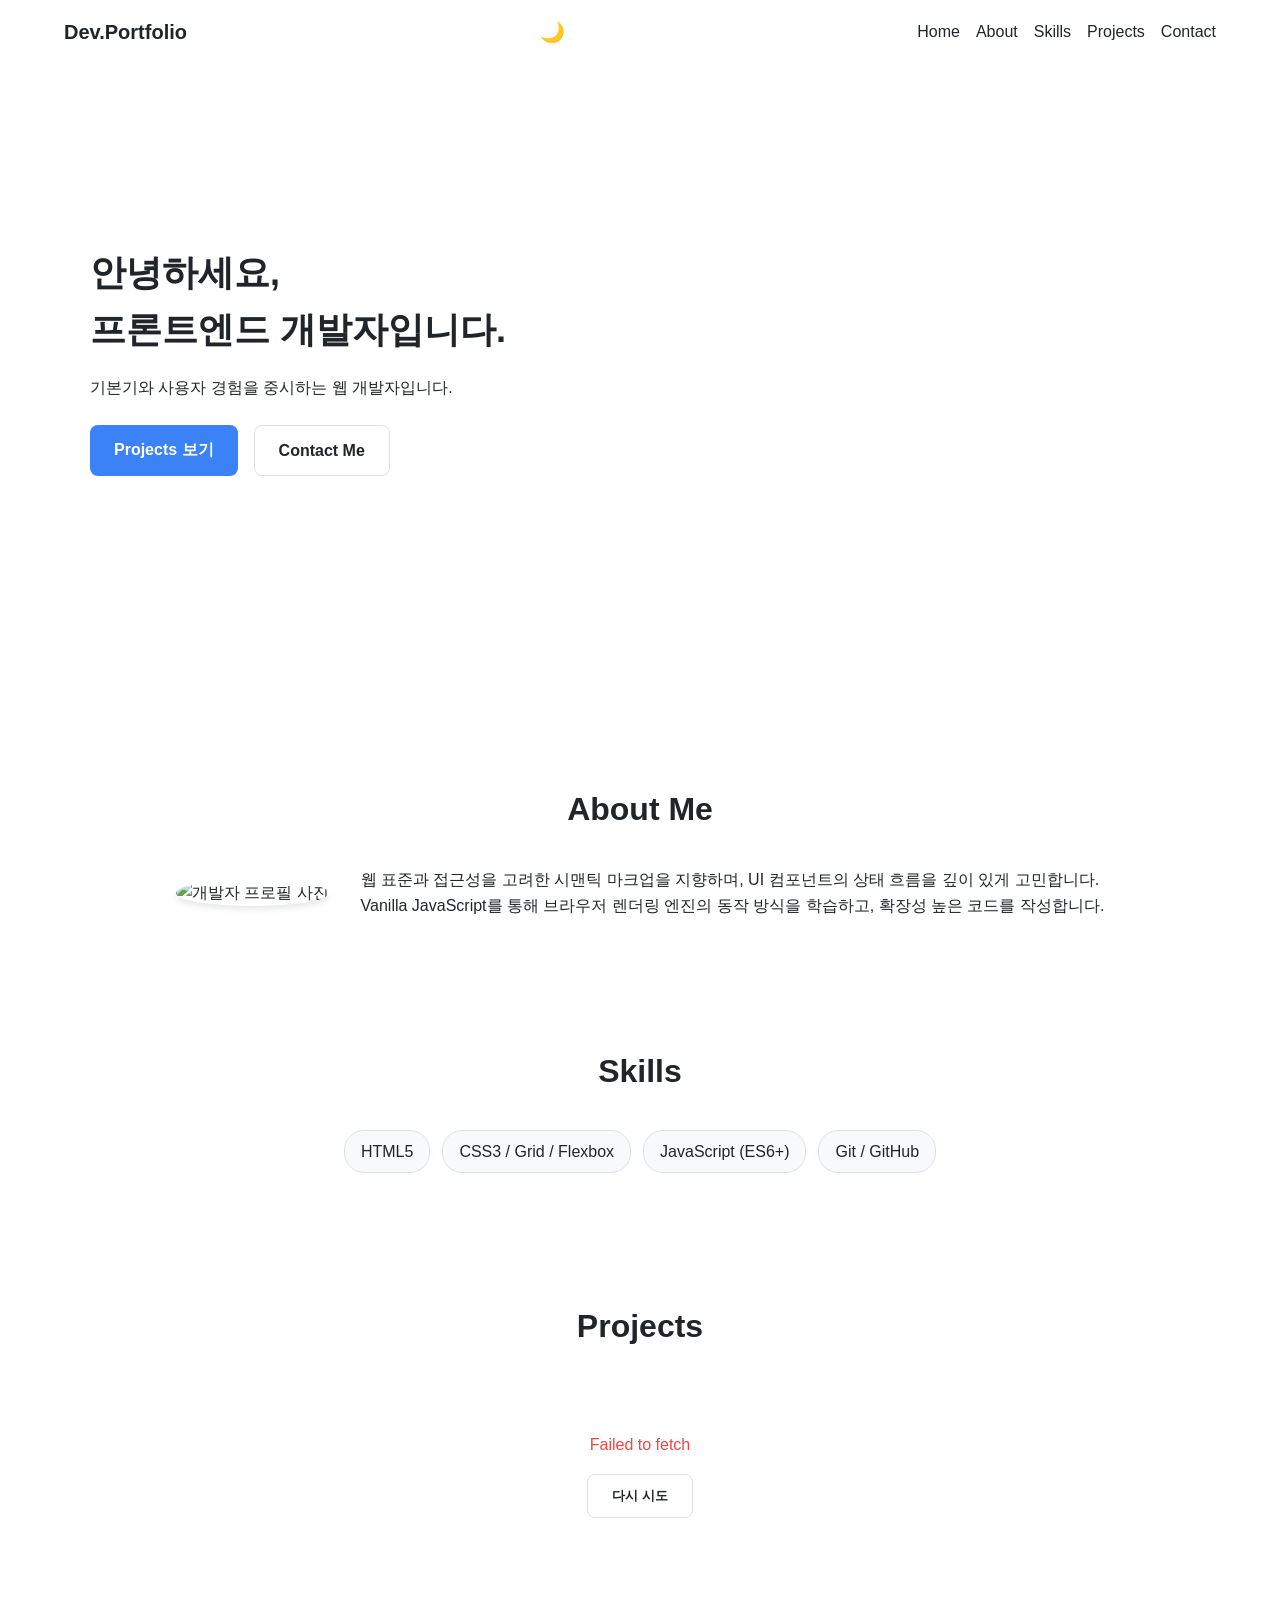
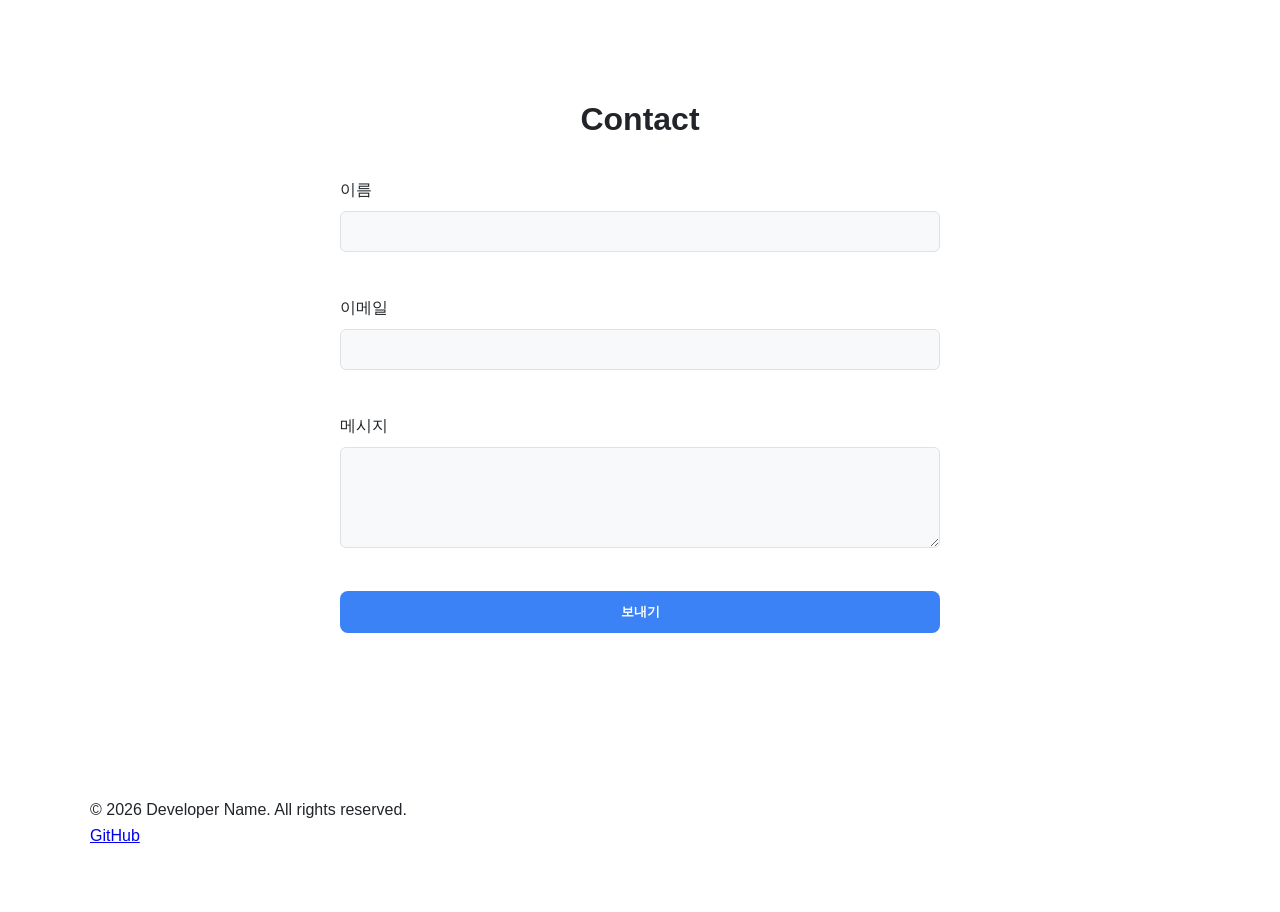
==== 4-1/index.html @ 8013a41d "all looking good" ====
<!DOCTYPE html>
<html lang="ko" data-theme="light">
<head>
  <meta charset="UTF-8">
  <meta name="viewport" content="width=device-width, initial-scale=1.0">
  <title>프론트엔드 개발자 포트폴리오</title>
  <link rel="stylesheet" href="css/style.css">
  <script src="js/app.js" defer></script>
</head>
<body>
  <!-- Header -->
  <header class="header" id="header">
    <div class="nav-container">
      <a href="#" class="logo">Dev.Portfolio</a>
      <div class="nav-controls">
        <button id="theme-toggle" class="icon-btn" aria-label="테마 전환">🌙</button>
        <button id="hamburger" class="hamburger-btn" aria-label="메뉴 열기">
          <span></span><span></span><span></span>
        </button>
      </div>
      <nav class="nav-menu" id="nav-menu">
        <ul class="nav-list">
          <li><a href="#hero" class="nav-link">Home</a></li>
          <li><a href="#about" class="nav-link">About</a></li>
          <li><a href="#skills" class="nav-link">Skills</a></li>
          <li><a href="#projects" class="nav-link">Projects</a></li>
          <li><a href="#contact" class="nav-link">Contact</a></li>
        </ul>
      </nav>
    </div>
  </header>

  <main>
    <!-- Hero Section -->
    <section id="hero" class="hero-section section-observe">
      <div class="container hero-content">
        <h1 class="hero-title">안녕하세요, <br><span id="typing-text"></span></h1>
        <p class="hero-desc">기본기와 사용자 경험을 중시하는 웹 개발자입니다.</p>
        <div class="hero-actions">
          <a href="#projects" class="btn btn-primary">Projects 보기</a>
          <a href="#contact" class="btn btn-secondary">Contact Me</a>
        </div>
      </div>
    </section>

    <!-- About Section -->
    <section id="about" class="about-section section-observe">
      <div class="container">
        <h2 class="section-title">About Me</h2>
        <div class="about-grid">
          <div class="about-img-wrap">
            <img src="images/profile.jpg" alt="개발자 프로필 사진" class="profile-img">
          </div>
          <div class="about-text">
            <p>웹 표준과 접근성을 고려한 시맨틱 마크업을 지향하며, UI 컴포넌트의 상태 흐름을 깊이 있게 고민합니다.</p>
            <p>Vanilla JavaScript를 통해 브라우저 렌더링 엔진의 동작 방식을 학습하고, 확장성 높은 코드를 작성합니다.</p>
          </div>
        </div>
      </div>
    </section>

    <!-- Skills Section -->
    <section id="skills" class="skills-section section-observe">
      <div class="container">
        <h2 class="section-title">Skills</h2>
        <ul class="skills-list">
          <li class="skill-tag">HTML5</li>
          <li class="skill-tag">CSS3 / Grid / Flexbox</li>
          <li class="skill-tag">JavaScript (ES6+)</li>
          <li class="skill-tag">Git / GitHub</li>
        </ul>
      </div>
    </section>

    <!-- Projects Section (GitHub API) -->
    <section id="projects" class="projects-section section-observe">
      <div class="container">
        <h2 class="section-title">Projects</h2>
        <div id="projects-container" class="projects-grid">
          <!-- JS에서 상태에 따라 동적 렌더링 -->
        </div>
      </div>
    </section>

    <!-- Contact Section -->
    <section id="contact" class="contact-section section-observe">
      <div class="container">
        <h2 class="section-title">Contact</h2>
        <form id="contact-form" class="contact-form" novalidate>
          <div class="form-group">
            <label for="name">이름</label>
            <input type="text" id="name" name="name" required>
            <span class="error-msg" id="name-error"></span>
          </div>
          <div class="form-group">
            <label for="email">이메일</label>
            <input type="email" id="email" name="email" required>
            <span class="error-msg" id="email-error"></span>
          </div>
          <div class="form-group">
            <label for="message">메시지</label>
            <textarea id="message" name="message" rows="5" required></textarea>
            <span class="error-msg" id="message-error"></span>
          </div>
          <button type="submit" class="btn btn-primary">보내기</button>
          <div id="form-feedback" class="form-feedback"></div>
        </form>
      </div>
    </section>
  </main>

  <!-- Scroll Top Button -->
  <button id="scroll-top" class="scroll-top-btn" aria-label="맨 위로 가기">↑</button>

  <!-- Footer -->
  <footer class="footer">
    <div class="container footer-content">
      <p>&copy; 2026 Developer Name. All rights reserved.</p>
      <div class="footer-links">
        <a href="https://github.com" target="_blank" rel="noopener noreferrer">GitHub</a>
      </div>
    </div>
  </footer>
</body>
</html>
---- 4-1/css/style.css ----
/* CSS 변수 선언 */
:root {
  --bg-color: #ffffff;
  --bg-card: #f8f9fa;
  --text-color: #212529;
  --text-muted: #6c757d;
  --primary-color: #3b82f6;
  --primary-hover: #2563eb;
  --border-color: #dee2e6;
  --header-bg: rgba(255, 255, 255, 0.9);
  --shadow: 0 4px 6px -1px rgba(0, 0, 0, 0.1);
  --transition: all 0.3s ease;
}

[data-theme="dark"] {
  --bg-color: #121212;
  --bg-card: #1e1e1e;
  --text-color: #f8f9fa;
  --text-muted: #a0aec0;
  --primary-color: #60a5fa;
  --primary-hover: #3b82f6;
  --border-color: #2d3748;
  --header-bg: rgba(18, 18, 18, 0.9);
  --shadow: 0 4px 6px -1px rgba(0, 0, 0, 0.5);
}

/* 기본 리셋 & 모바일 퍼스트 레이아웃 */
* {
  margin: 0;
  padding: 0;
  box-sizing: border-box;
}

html {
  scroll-behavior: smooth;
}

body {
  font-family: -apple-system, BlinkMacSystemFont, "Segoe UI", Roboto, sans-serif;
  background-color: var(--bg-color);
  color: var(--text-color);
  line-height: 1.6;
  transition: var(--transition);
}

.container {
  width: 90%;
  max-width: 1100px;
  margin: 0 auto;
  padding: 4rem 0;
}

/* Header & Nav */
.header {
  position: fixed;
  top: 0;
  left: 0;
  width: 100%;
  z-index: 100;
  background-color: transparent;
  transition: var(--transition);
}

.header.scrolled {
  background-color: var(--header-bg);
  backdrop-filter: blur(8px);
  box-shadow: var(--shadow);
}

.nav-container {
  display: flex;
  justify-content: space-between;
  align-items: center;
  padding: 1rem 5%;
}

.logo {
  font-weight: 700;
  font-size: 1.25rem;
  color: var(--text-color);
  text-decoration: none;
}

.nav-controls {
  display: flex;
  align-items: center;
  gap: 1rem;
}

.icon-btn, .hamburger-btn {
  background: none;
  border: none;
  font-size: 1.25rem;
  cursor: pointer;
  color: var(--text-color);
}

.hamburger-btn {
  display: flex;
  flex-direction: column;
  gap: 4px;
}

.hamburger-btn span {
  width: 22px;
  height: 2px;
  background-color: var(--text-color);
  transition: var(--transition);
}

.nav-menu {
  position: absolute;
  top: 100%;
  left: 0;
  width: 100%;
  background-color: var(--bg-card);
  max-height: 0;
  overflow: hidden;
  transition: max-height 0.3s ease-out;
}

.nav-menu.active {
  max-height: 300px;
}

.nav-list {
  list-style: none;
  display: flex;
  flex-direction: column;
  padding: 1rem 5%;
  gap: 1rem;
}

.nav-link {
  text-decoration: none;
  color: var(--text-color);
  font-weight: 500;
}

/* Sections & Typography */
.section-title {
  font-size: 2rem;
  margin-bottom: 2rem;
  text-align: center;
}

.hero-section {
  min-height: 80vh;
  display: flex;
  align-items: center;
}

.hero-title {
  font-size: 2.25rem;
  margin-bottom: 1rem;
}

.hero-actions {
  margin-top: 1.5rem;
  display: flex;
  gap: 1rem;
}

.btn {
  padding: 0.75rem 1.5rem;
  border-radius: 8px;
  text-decoration: none;
  font-weight: 600;
  cursor: pointer;
  transition: var(--transition);
  border: none;
}

.btn-primary {
  background-color: var(--primary-color);
  color: #ffffff;
}

.btn-primary:hover {
  background-color: var(--primary-hover);
}

.btn-secondary {
  background-color: transparent;
  border: 1px solid var(--border-color);
  color: var(--text-color);
}

/* About & Skills */
.about-grid {
  display: flex;
  flex-direction: column;
  gap: 2rem;
  align-items: center;
}

.profile-img {
  width: 180px;
  height: 180px;
  border-radius: 50%;
  object-fit: cover;
  box-shadow: var(--shadow);
}

.skills-list {
  display: flex;
  flex-wrap: wrap;
  gap: 0.75rem;
  list-style: none;
  justify-content: center;
}

.skill-tag {
  background-color: var(--bg-card);
  padding: 0.5rem 1rem;
  border-radius: 20px;
  border: 1px solid var(--border-color);
}

/* Projects Grid */
.projects-grid {
  display: grid;
  grid-template-columns: 1fr;
  gap: 1.5rem;
}

.project-card {
  background-color: var(--bg-card);
  border: 1px solid var(--border-color);
  border-radius: 12px;
  padding: 1.5rem;
  box-shadow: var(--shadow);
  transition: var(--transition);
  display: flex;
  flex-direction: column;
  justify-content: space-between;
}

.project-card:hover {
  transform: translateY(-4px);
}

.project-card h3 {
  margin-bottom: 0.5rem;
}

.project-meta {
  margin-top: 1rem;
  font-size: 0.875rem;
  color: var(--text-muted);
  display: flex;
  justify-content: space-between;
}

/* UI States (Loading, Error, Empty) */
.state-box {
  text-align: center;
  padding: 3rem 1rem;
  grid-column: 1 / -1;
}

.spinner {
  width: 40px;
  height: 40px;
  border: 3px solid var(--border-color);
  border-top-color: var(--primary-color);
  border-radius: 50%;
  animation: spin 1s linear infinite;
  margin: 0 auto 1rem;
}

@keyframes spin {
  to { transform: rotate(360deg); }
}

/* Form Styles */
.contact-form {
  max-width: 600px;
  margin: 0 auto;
  display: flex;
  flex-direction: column;
  gap: 1.25rem;
}

.form-group {
  display: flex;
  flex-direction: column;
  gap: 0.5rem;
}

.form-group input, .form-group textarea {
  padding: 0.75rem;
  border: 1px solid var(--border-color);
  border-radius: 6px;
  background-color: var(--bg-card);
  color: var(--text-color);
}

.error-msg {
  color: #ef4444;
  font-size: 0.8rem;
  min-height: 1.2em;
}

.form-feedback {
  margin-top: 1rem;
  text-align: center;
  font-weight: 600;
}

/* Scroll Top Button */
.scroll-top-btn {
  position: fixed;
  bottom: 2rem;
  right: 2rem;
  width: 44px;
  height: 44px;
  border-radius: 50%;
  background-color: var(--primary-color);
  color: white;
  border: none;
  cursor: pointer;
  opacity: 0;
  visibility: hidden;
  transition: var(--transition);
}

.scroll-top-btn.visible {
  opacity: 1;
  visibility: visible;
}

/* Scroll Animation */
.section-observe {
  opacity: 0;
  transform: translateY(20px);
  transition: opacity 0.6s ease-out, transform 0.6s ease-out;
}

.section-observe.in-view {
  opacity: 1;
  transform: translateY(0);
}

/* Media Queries (Responsive) */
@media (min-width: 768px) {
  .hamburger-btn {
    display: none;
  }
  .nav-menu {
    position: static;
    max-height: none;
    background: none;
    width: auto;
  }
  .nav-list {
    flex-direction: row;
    padding: 0;
  }
  .about-grid {
    flex-direction: row;
    justify-content: center;
  }
  .projects-grid {
    grid-template-columns: repeat(auto-fit, minmax(280px, 1fr));
  }
}
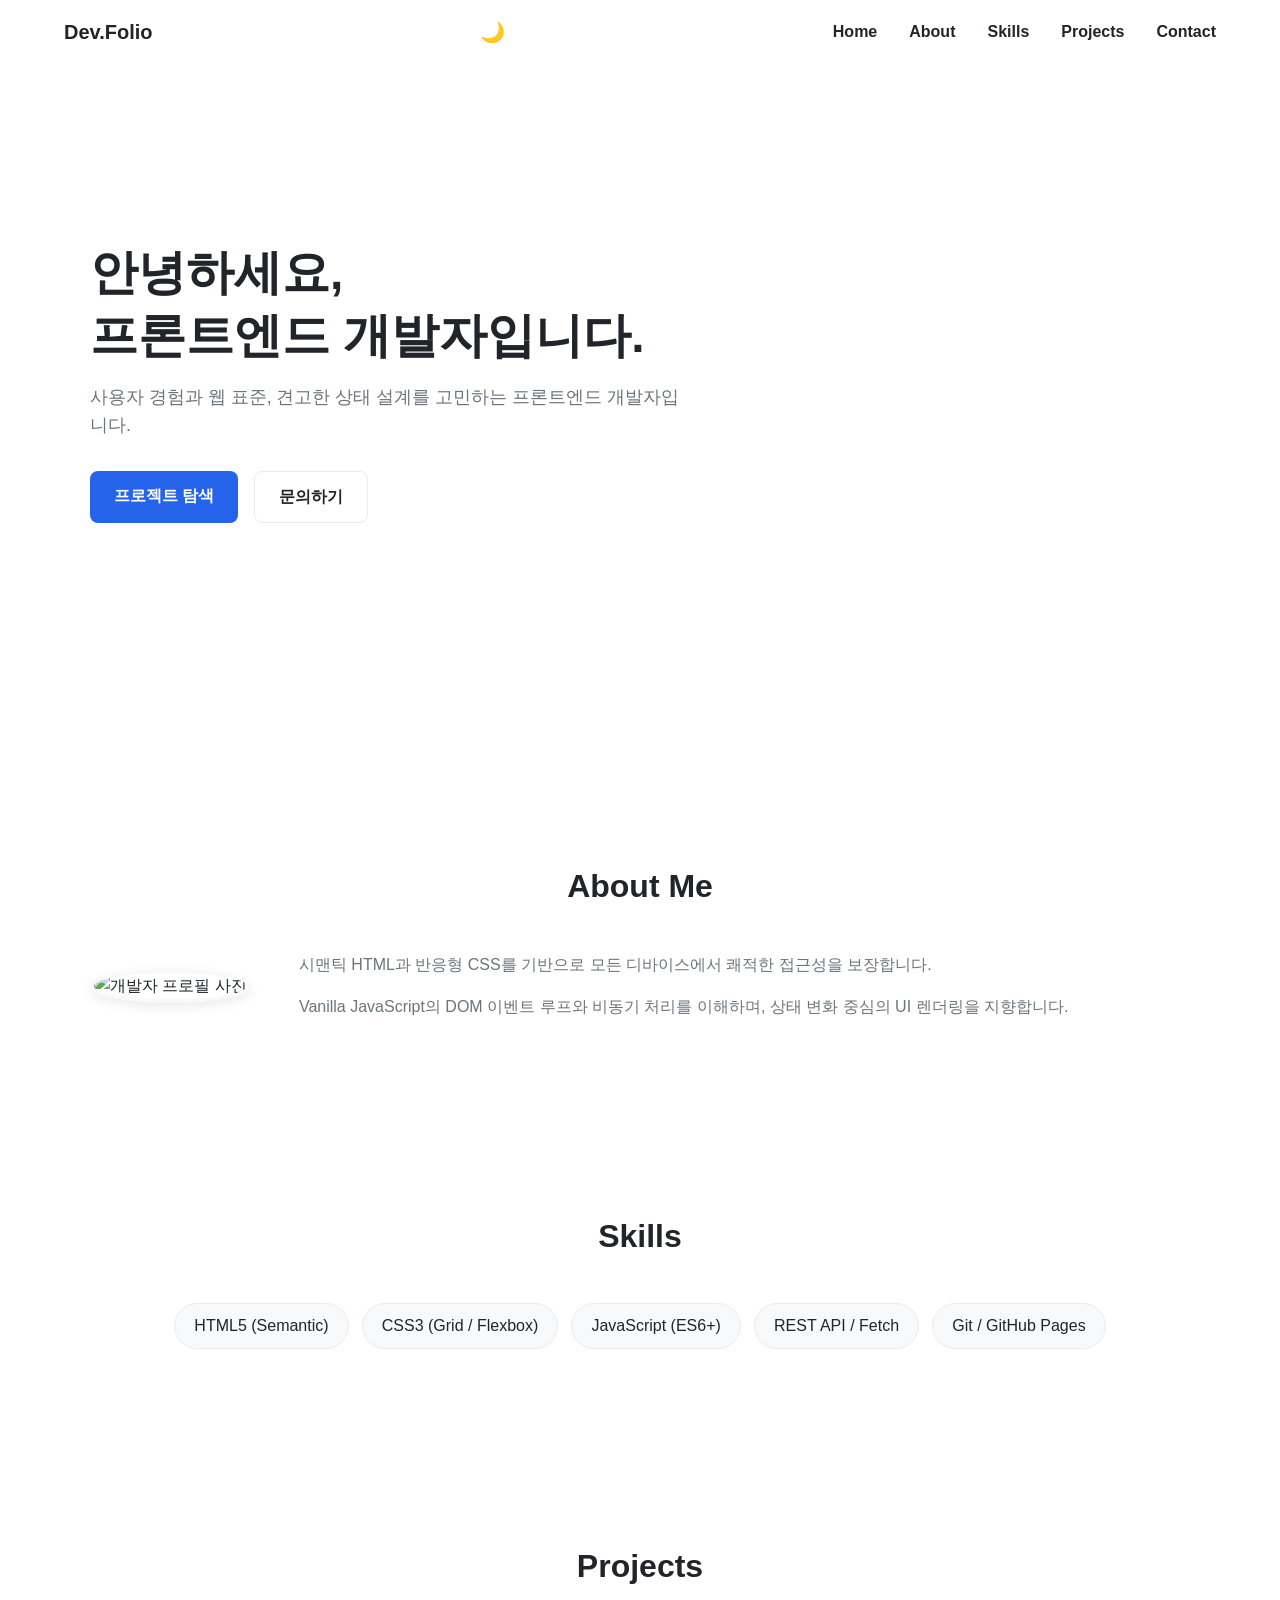
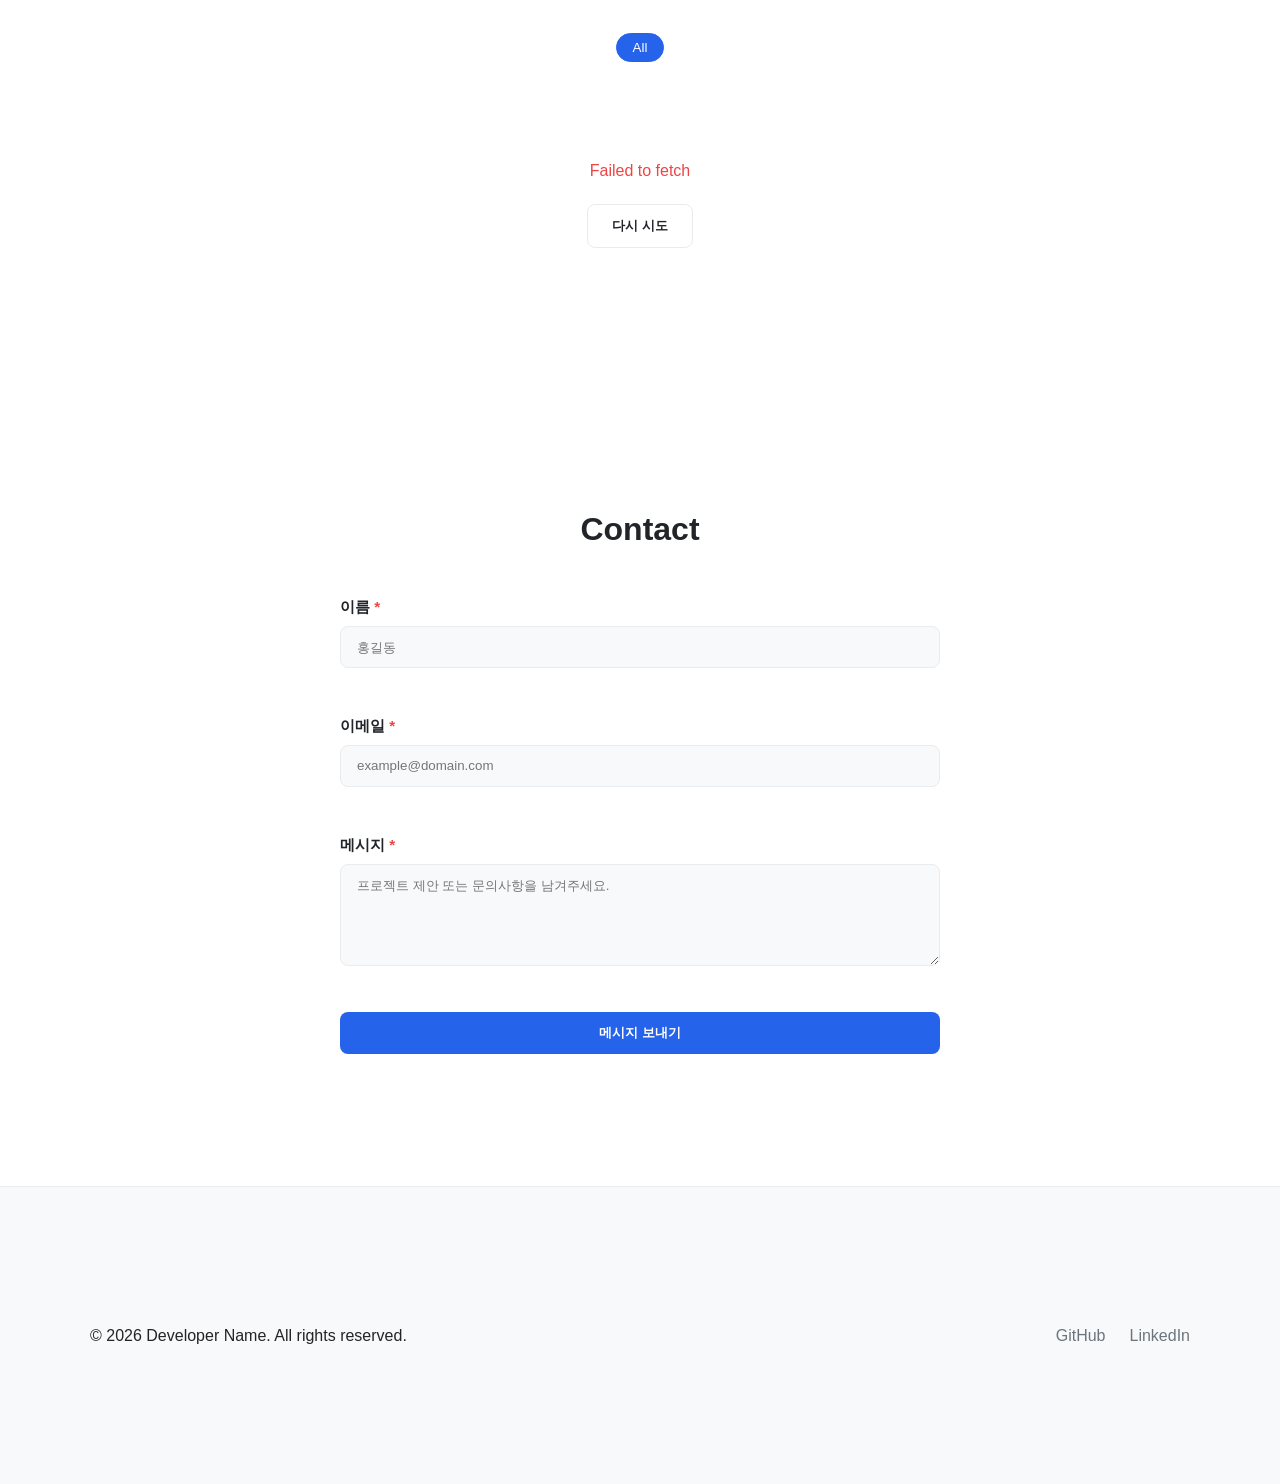
==== commit 692fc72e: "all looking good" ====
--- a/4-1/index.html
+++ b/4-1/index.html
@@ -3,21 +3,23 @@
 <head>
   <meta charset="UTF-8">
   <meta name="viewport" content="width=device-width, initial-scale=1.0">
-  <title>프론트엔드 개발자 포트폴리오</title>
+  <title>Developer Portfolio</title>
   <link rel="stylesheet" href="css/style.css">
   <script src="js/app.js" defer></script>
 </head>
 <body>
-  <!-- Header -->
+  <!-- Header (Flexbox 기반 & 테마/햄버거 컨트롤) -->
   <header class="header" id="header">
     <div class="nav-container">
-      <a href="#" class="logo">Dev.Portfolio</a>
+      <a href="#hero" class="logo">Dev.Folio</a>
+      
       <div class="nav-controls">
-        <button id="theme-toggle" class="icon-btn" aria-label="테마 전환">🌙</button>
-        <button id="hamburger" class="hamburger-btn" aria-label="메뉴 열기">
+        <button id="theme-toggle" class="icon-btn" aria-label="다크 모드 토글">🌙</button>
+        <button id="hamburger" class="hamburger-btn" aria-label="메뉴 열기/닫기" aria-expanded="false">
           <span></span><span></span><span></span>
         </button>
       </div>
+
       <nav class="nav-menu" id="nav-menu">
         <ul class="nav-list">
           <li><a href="#hero" class="nav-link">Home</a></li>
@@ -35,10 +37,10 @@
     <section id="hero" class="hero-section section-observe">
       <div class="container hero-content">
         <h1 class="hero-title">안녕하세요, <br><span id="typing-text"></span></h1>
-        <p class="hero-desc">기본기와 사용자 경험을 중시하는 웹 개발자입니다.</p>
+        <p class="hero-desc">사용자 경험과 웹 표준, 견고한 상태 설계를 고민하는 프론트엔드 개발자입니다.</p>
         <div class="hero-actions">
-          <a href="#projects" class="btn btn-primary">Projects 보기</a>
-          <a href="#contact" class="btn btn-secondary">Contact Me</a>
+          <a href="#projects" class="btn btn-primary">프로젝트 탐색</a>
+          <a href="#contact" class="btn btn-secondary">문의하기</a>
         </div>
       </div>
     </section>
@@ -52,8 +54,8 @@
             <img src="images/profile.jpg" alt="개발자 프로필 사진" class="profile-img">
           </div>
           <div class="about-text">
-            <p>웹 표준과 접근성을 고려한 시맨틱 마크업을 지향하며, UI 컴포넌트의 상태 흐름을 깊이 있게 고민합니다.</p>
-            <p>Vanilla JavaScript를 통해 브라우저 렌더링 엔진의 동작 방식을 학습하고, 확장성 높은 코드를 작성합니다.</p>
+            <p>시맨틱 HTML과 반응형 CSS를 기반으로 모든 디바이스에서 쾌적한 접근성을 보장합니다.</p>
+            <p>Vanilla JavaScript의 DOM 이벤트 루프와 비동기 처리를 이해하며, 상태 변화 중심의 UI 렌더링을 지향합니다.</p>
           </div>
         </div>
       </div>
@@ -64,53 +66,62 @@
       <div class="container">
         <h2 class="section-title">Skills</h2>
         <ul class="skills-list">
-          <li class="skill-tag">HTML5</li>
-          <li class="skill-tag">CSS3 / Grid / Flexbox</li>
+          <li class="skill-tag">HTML5 (Semantic)</li>
+          <li class="skill-tag">CSS3 (Grid / Flexbox)</li>
           <li class="skill-tag">JavaScript (ES6+)</li>
-          <li class="skill-tag">Git / GitHub</li>
+          <li class="skill-tag">REST API / Fetch</li>
+          <li class="skill-tag">Git / GitHub Pages</li>
         </ul>
       </div>
     </section>
 
-    <!-- Projects Section (GitHub API) -->
+    <!-- Projects Section (GitHub API 연동 & 언어별 필터) -->
     <section id="projects" class="projects-section section-observe">
       <div class="container">
         <h2 class="section-title">Projects</h2>
-        <div id="projects-container" class="projects-grid">
-          <!-- JS에서 상태에 따라 동적 렌더링 -->
+        
+        <!-- 언어 필터 버튼 영역 -->
+        <div id="filter-container" class="filter-group">
+          <button class="filter-btn active" data-lang="all">All</button>
         </div>
+
+        <!-- 동적 렌더링 컨테이너 -->
+        <div id="projects-container" class="projects-grid"></div>
       </div>
     </section>
 
-    <!-- Contact Section -->
+    <!-- Contact Section (폼 유효성 검사 적용) -->
     <section id="contact" class="contact-section section-observe">
       <div class="container">
         <h2 class="section-title">Contact</h2>
         <form id="contact-form" class="contact-form" novalidate>
           <div class="form-group">
-            <label for="name">이름</label>
-            <input type="text" id="name" name="name" required>
-            <span class="error-msg" id="name-error"></span>
+            <label for="user-name">이름 <span class="req">*</span></label>
+            <input type="text" id="user-name" name="name" placeholder="홍길동" required autocomplete="name">
+            <span class="error-msg" id="name-error" aria-live="polite"></span>
           </div>
+
           <div class="form-group">
-            <label for="email">이메일</label>
-            <input type="email" id="email" name="email" required>
-            <span class="error-msg" id="email-error"></span>
+            <label for="user-email">이메일 <span class="req">*</span></label>
+            <input type="email" id="user-email" name="email" placeholder="example@domain.com" required autocomplete="email">
+            <span class="error-msg" id="email-error" aria-live="polite"></span>
           </div>
+
           <div class="form-group">
-            <label for="message">메시지</label>
-            <textarea id="message" name="message" rows="5" required></textarea>
-            <span class="error-msg" id="message-error"></span>
+            <label for="user-message">메시지 <span class="req">*</span></label>
+            <textarea id="user-message" name="message" rows="5" placeholder="프로젝트 제안 또는 문의사항을 남겨주세요." required></textarea>
+            <span class="error-msg" id="message-error" aria-live="polite"></span>
           </div>
-          <button type="submit" class="btn btn-primary">보내기</button>
-          <div id="form-feedback" class="form-feedback"></div>
+
+          <button type="submit" class="btn btn-primary submit-btn">메시지 보내기</button>
+          <div id="form-feedback" class="form-feedback" aria-live="assertive"></div>
         </form>
       </div>
     </section>
   </main>
 
   <!-- Scroll Top Button -->
-  <button id="scroll-top" class="scroll-top-btn" aria-label="맨 위로 가기">↑</button>
+  <button id="scroll-top" class="scroll-top-btn" aria-label="페이지 맨 위로 이동">↑</button>
 
   <!-- Footer -->
   <footer class="footer">
@@ -118,6 +129,7 @@
       <p>&copy; 2026 Developer Name. All rights reserved.</p>
       <div class="footer-links">
         <a href="https://github.com" target="_blank" rel="noopener noreferrer">GitHub</a>
+        <a href="https://linkedin.com" target="_blank" rel="noopener noreferrer">LinkedIn</a>
       </div>
     </div>
   </footer>
--- a/4-1/css/style.css
+++ b/4-1/css/style.css
@@ -1,30 +1,32 @@
-/* CSS 변수 선언 */
+/* 1. CSS 변수 정의 */
 :root {
   --bg-color: #ffffff;
   --bg-card: #f8f9fa;
-  --text-color: #212529;
+  --text-main: #212529;
   --text-muted: #6c757d;
-  --primary-color: #3b82f6;
-  --primary-hover: #2563eb;
-  --border-color: #dee2e6;
+  --primary: #2563eb;
+  --primary-hover: #1d4ed8;
+  --border: #e9ecef;
   --header-bg: rgba(255, 255, 255, 0.9);
-  --shadow: 0 4px 6px -1px rgba(0, 0, 0, 0.1);
-  --transition: all 0.3s ease;
+  --shadow: 0 4px 12px rgba(0, 0, 0, 0.08);
+  --error: #ef4444;
+  --success: #10b981;
+  --transition: all 0.3s cubic-bezier(0.4, 0, 0.2, 1);
 }
 
 [data-theme="dark"] {
   --bg-color: #121212;
   --bg-card: #1e1e1e;
-  --text-color: #f8f9fa;
-  --text-muted: #a0aec0;
-  --primary-color: #60a5fa;
-  --primary-hover: #3b82f6;
-  --border-color: #2d3748;
+  --text-main: #f8f9fa;
+  --text-muted: #adb5bd;
+  --primary: #3b82f6;
+  --primary-hover: #60a5fa;
+  --border: #2d3748;
   --header-bg: rgba(18, 18, 18, 0.9);
-  --shadow: 0 4px 6px -1px rgba(0, 0, 0, 0.5);
-}
-
-/* 기본 리셋 & 모바일 퍼스트 레이아웃 */
+  --shadow: 0 4px 12px rgba(0, 0, 0, 0.4);
+}
+
+/* 2. 전역 스타일 & 리셋 */
 * {
   margin: 0;
   padding: 0;
@@ -38,32 +40,40 @@
 body {
   font-family: -apple-system, BlinkMacSystemFont, "Segoe UI", Roboto, sans-serif;
   background-color: var(--bg-color);
-  color: var(--text-color);
+  color: var(--text-main);
   line-height: 1.6;
-  transition: var(--transition);
+  transition: background-color 0.3s ease, color 0.3s ease;
 }
 
 .container {
   width: 90%;
   max-width: 1100px;
   margin: 0 auto;
-  padding: 4rem 0;
-}
-
-/* Header & Nav */
+  padding: 4.5rem 0;
+}
+
+.section-title {
+  font-size: 2rem;
+  font-weight: 700;
+  margin-bottom: 2.5rem;
+  text-align: center;
+}
+
+/* 3. Header & Navigation (Flexbox) */
 .header {
   position: fixed;
   top: 0;
   left: 0;
   width: 100%;
-  z-index: 100;
+  z-index: 1000;
   background-color: transparent;
   transition: var(--transition);
 }
 
 .header.scrolled {
   background-color: var(--header-bg);
-  backdrop-filter: blur(8px);
+  backdrop-filter: blur(10px);
+  border-bottom: 1px solid var(--border);
   box-shadow: var(--shadow);
 }
 
@@ -75,9 +85,9 @@
 }
 
 .logo {
-  font-weight: 700;
   font-size: 1.25rem;
-  color: var(--text-color);
+  font-weight: 800;
+  color: var(--text-main);
   text-decoration: none;
 }
 
@@ -87,24 +97,26 @@
   gap: 1rem;
 }
 
-.icon-btn, .hamburger-btn {
+.icon-btn {
   background: none;
   border: none;
   font-size: 1.25rem;
   cursor: pointer;
-  color: var(--text-color);
 }
 
 .hamburger-btn {
-  display: flex;
-  flex-direction: column;
-  gap: 4px;
+  background: none;
+  border: none;
+  cursor: pointer;
+  display: flex;
+  flex-direction: column;
+  gap: 5px;
 }
 
 .hamburger-btn span {
-  width: 22px;
+  width: 24px;
   height: 2px;
-  background-color: var(--text-color);
+  background-color: var(--text-main);
   transition: var(--transition);
 }
 
@@ -116,164 +128,220 @@
   background-color: var(--bg-card);
   max-height: 0;
   overflow: hidden;
-  transition: max-height 0.3s ease-out;
+  transition: max-height 0.35s ease-in-out;
+  border-bottom: 1px solid var(--border);
 }
 
 .nav-menu.active {
-  max-height: 300px;
+  max-height: 320px;
 }
 
 .nav-list {
   list-style: none;
   display: flex;
   flex-direction: column;
-  padding: 1rem 5%;
-  gap: 1rem;
+  padding: 1.5rem 5%;
+  gap: 1.25rem;
 }
 
 .nav-link {
   text-decoration: none;
-  color: var(--text-color);
-  font-weight: 500;
-}
-
-/* Sections & Typography */
-.section-title {
-  font-size: 2rem;
-  margin-bottom: 2rem;
-  text-align: center;
-}
-
+  color: var(--text-main);
+  font-weight: 600;
+  transition: var(--transition);
+}
+
+.nav-link:hover {
+  color: var(--primary);
+}
+
+/* 4. 버튼 및 인터랙션 컴포넌트 */
+.btn {
+  display: inline-block;
+  padding: 0.75rem 1.5rem;
+  border-radius: 8px;
+  font-weight: 600;
+  text-decoration: none;
+  border: none;
+  cursor: pointer;
+  transition: var(--transition);
+}
+
+.btn-primary {
+  background-color: var(--primary);
+  color: #ffffff;
+}
+
+.btn-primary:hover {
+  background-color: var(--primary-hover);
+  transform: translateY(-2px);
+}
+
+.btn-secondary {
+  background-color: transparent;
+  border: 1px solid var(--border);
+  color: var(--text-main);
+}
+
+.btn-secondary:hover {
+  background-color: var(--bg-card);
+  transform: translateY(-2px);
+}
+
+/* 5. Hero & About */
 .hero-section {
-  min-height: 80vh;
+  min-height: 85vh;
   display: flex;
   align-items: center;
 }
 
 .hero-title {
   font-size: 2.25rem;
+  line-height: 1.3;
   margin-bottom: 1rem;
 }
 
+.hero-desc {
+  color: var(--text-muted);
+  font-size: 1.1rem;
+  max-width: 600px;
+}
+
 .hero-actions {
-  margin-top: 1.5rem;
+  margin-top: 2rem;
   display: flex;
   gap: 1rem;
 }
 
-.btn {
-  padding: 0.75rem 1.5rem;
-  border-radius: 8px;
-  text-decoration: none;
-  font-weight: 600;
-  cursor: pointer;
-  transition: var(--transition);
-  border: none;
-}
-
-.btn-primary {
-  background-color: var(--primary-color);
-  color: #ffffff;
-}
-
-.btn-primary:hover {
-  background-color: var(--primary-hover);
-}
-
-.btn-secondary {
-  background-color: transparent;
-  border: 1px solid var(--border-color);
-  color: var(--text-color);
-}
-
-/* About & Skills */
 .about-grid {
   display: flex;
   flex-direction: column;
+  align-items: center;
   gap: 2rem;
-  align-items: center;
+  text-align: center;
 }
 
 .profile-img {
-  width: 180px;
-  height: 180px;
+  width: 170px;
+  height: 170px;
   border-radius: 50%;
   object-fit: cover;
   box-shadow: var(--shadow);
-}
-
+  border: 4px solid var(--bg-card);
+}
+
+.about-text {
+  display: flex;
+  flex-direction: column;
+  gap: 1rem;
+  color: var(--text-muted);
+}
+
+/* 6. Skills */
 .skills-list {
   display: flex;
   flex-wrap: wrap;
-  gap: 0.75rem;
+  justify-content: center;
+  gap: 0.8rem;
   list-style: none;
+}
+
+.skill-tag {
+  background-color: var(--bg-card);
+  padding: 0.6rem 1.2rem;
+  border-radius: 30px;
+  border: 1px solid var(--border);
+  font-weight: 500;
+}
+
+/* 7. Projects (CSS Grid auto-fit / minmax) */
+.filter-group {
+  display: flex;
   justify-content: center;
-}
-
-.skill-tag {
-  background-color: var(--bg-card);
-  padding: 0.5rem 1rem;
+  flex-wrap: wrap;
+  gap: 0.5rem;
+  margin-bottom: 2rem;
+}
+
+.filter-btn {
+  padding: 0.4rem 1rem;
+  border: 1px solid var(--border);
+  background-color: var(--bg-card);
+  color: var(--text-main);
   border-radius: 20px;
-  border: 1px solid var(--border-color);
-}
-
-/* Projects Grid */
+  cursor: pointer;
+  transition: var(--transition);
+}
+
+.filter-btn.active, .filter-btn:hover {
+  background-color: var(--primary);
+  color: #ffffff;
+  border-color: var(--primary);
+}
+
 .projects-grid {
   display: grid;
   grid-template-columns: 1fr;
-  gap: 1.5rem;
+  gap: 1.75rem;
 }
 
 .project-card {
   background-color: var(--bg-card);
-  border: 1px solid var(--border-color);
+  border: 1px solid var(--border);
   border-radius: 12px;
   padding: 1.5rem;
   box-shadow: var(--shadow);
-  transition: var(--transition);
   display: flex;
   flex-direction: column;
   justify-content: space-between;
+  transition: var(--transition);
 }
 
 .project-card:hover {
-  transform: translateY(-4px);
-}
-
-.project-card h3 {
+  transform: translateY(-5px);
+}
+
+.project-header h3 {
+  font-size: 1.25rem;
   margin-bottom: 0.5rem;
 }
 
+.project-desc {
+  font-size: 0.95rem;
+  color: var(--text-muted);
+  margin-bottom: 1.25rem;
+}
+
 .project-meta {
-  margin-top: 1rem;
-  font-size: 0.875rem;
+  display: flex;
+  justify-content: space-between;
+  font-size: 0.85rem;
   color: var(--text-muted);
-  display: flex;
-  justify-content: space-between;
+  margin-bottom: 1rem;
 }
 
 /* UI States (Loading, Error, Empty) */
 .state-box {
+  grid-column: 1 / -1;
   text-align: center;
-  padding: 3rem 1rem;
-  grid-column: 1 / -1;
+  padding: 4rem 1rem;
 }
 
 .spinner {
-  width: 40px;
-  height: 40px;
-  border: 3px solid var(--border-color);
-  border-top-color: var(--primary-color);
+  width: 44px;
+  height: 44px;
+  border: 4px solid var(--border);
+  border-top-color: var(--primary);
   border-radius: 50%;
-  animation: spin 1s linear infinite;
-  margin: 0 auto 1rem;
+  animation: spin 0.8s linear infinite;
+  margin: 0 auto 1.2rem;
 }
 
 @keyframes spin {
   to { transform: rotate(360deg); }
 }
 
-/* Form Styles */
+/* 8. Contact Form */
 .contact-form {
   max-width: 600px;
   margin: 0 auto;
@@ -285,44 +353,68 @@
 .form-group {
   display: flex;
   flex-direction: column;
-  gap: 0.5rem;
+  gap: 0.4rem;
+}
+
+.form-group label {
+  font-weight: 600;
+  font-size: 0.95rem;
+}
+
+.req {
+  color: var(--error);
 }
 
 .form-group input, .form-group textarea {
-  padding: 0.75rem;
-  border: 1px solid var(--border-color);
-  border-radius: 6px;
-  background-color: var(--bg-card);
-  color: var(--text-color);
+  padding: 0.8rem 1rem;
+  border: 1px solid var(--border);
+  border-radius: 8px;
+  background-color: var(--bg-card);
+  color: var(--text-main);
+  font-family: inherit;
+  transition: var(--transition);
+}
+
+.form-group input:focus, .form-group textarea:focus {
+  outline: none;
+  border-color: var(--primary);
+}
+
+.form-group input.invalid, .form-group textarea.invalid {
+  border-color: var(--error);
 }
 
 .error-msg {
-  color: #ef4444;
-  font-size: 0.8rem;
-  min-height: 1.2em;
+  color: var(--error);
+  font-size: 0.825rem;
+  min-height: 1.2rem;
 }
 
 .form-feedback {
   margin-top: 1rem;
   text-align: center;
   font-weight: 600;
-}
-
-/* Scroll Top Button */
+  font-size: 1rem;
+}
+
+/* 9. Scroll Top Button & Scroll Observer */
 .scroll-top-btn {
   position: fixed;
   bottom: 2rem;
   right: 2rem;
-  width: 44px;
-  height: 44px;
+  width: 46px;
+  height: 46px;
   border-radius: 50%;
-  background-color: var(--primary-color);
-  color: white;
+  background-color: var(--primary);
+  color: #ffffff;
   border: none;
+  font-size: 1.2rem;
   cursor: pointer;
   opacity: 0;
   visibility: hidden;
-  transition: var(--transition);
+  box-shadow: var(--shadow);
+  transition: var(--transition);
+  z-index: 999;
 }
 
 .scroll-top-btn.visible {
@@ -330,11 +422,10 @@
   visibility: visible;
 }
 
-/* Scroll Animation */
 .section-observe {
   opacity: 0;
-  transform: translateY(20px);
-  transition: opacity 0.6s ease-out, transform 0.6s ease-out;
+  transform: translateY(30px);
+  transition: opacity 0.6s cubic-bezier(0.16, 1, 0.3, 1), transform 0.6s cubic-bezier(0.16, 1, 0.3, 1);
 }
 
 .section-observe.in-view {
@@ -342,26 +433,84 @@
   transform: translateY(0);
 }
 
-/* Media Queries (Responsive) */
+/* 10. Footer */
+.footer {
+  border-top: 1px solid var(--border);
+  padding: 2.5rem 0;
+  background-color: var(--bg-card);
+}
+
+.footer-content {
+  display: flex;
+  flex-direction: column;
+  align-items: center;
+  gap: 1rem;
+  padding: 0;
+}
+
+.footer-links {
+  display: flex;
+  gap: 1.5rem;
+}
+
+.footer-links a {
+  color: var(--text-muted);
+  text-decoration: none;
+  transition: var(--transition);
+}
+
+.footer-links a:hover {
+  color: var(--primary);
+}
+
+/* 11. 브레이크포인트 반응형 설계 */
+/* Tablet: 768px 이상 */
 @media (min-width: 768px) {
   .hamburger-btn {
     display: none;
   }
+  
   .nav-menu {
     position: static;
     max-height: none;
     background: none;
+    border: none;
     width: auto;
   }
+
   .nav-list {
     flex-direction: row;
     padding: 0;
-  }
+    gap: 2rem;
+  }
+
   .about-grid {
     flex-direction: row;
-    justify-content: center;
-  }
+    text-align: left;
+    gap: 3rem;
+  }
+
   .projects-grid {
     grid-template-columns: repeat(auto-fit, minmax(280px, 1fr));
   }
+
+  .footer-content {
+    flex-direction: row;
+    justify-content: space-between;
+  }
+}
+
+/* Desktop: 1024px 이상 */
+@media (min-width: 1024px) {
+  .container {
+    padding: 6rem 0;
+  }
+
+  .hero-title {
+    font-size: 3rem;
+  }
+
+  .projects-grid {
+    grid-template-columns: repeat(auto-fit, minmax(320px, 1fr));
+  }
 }
